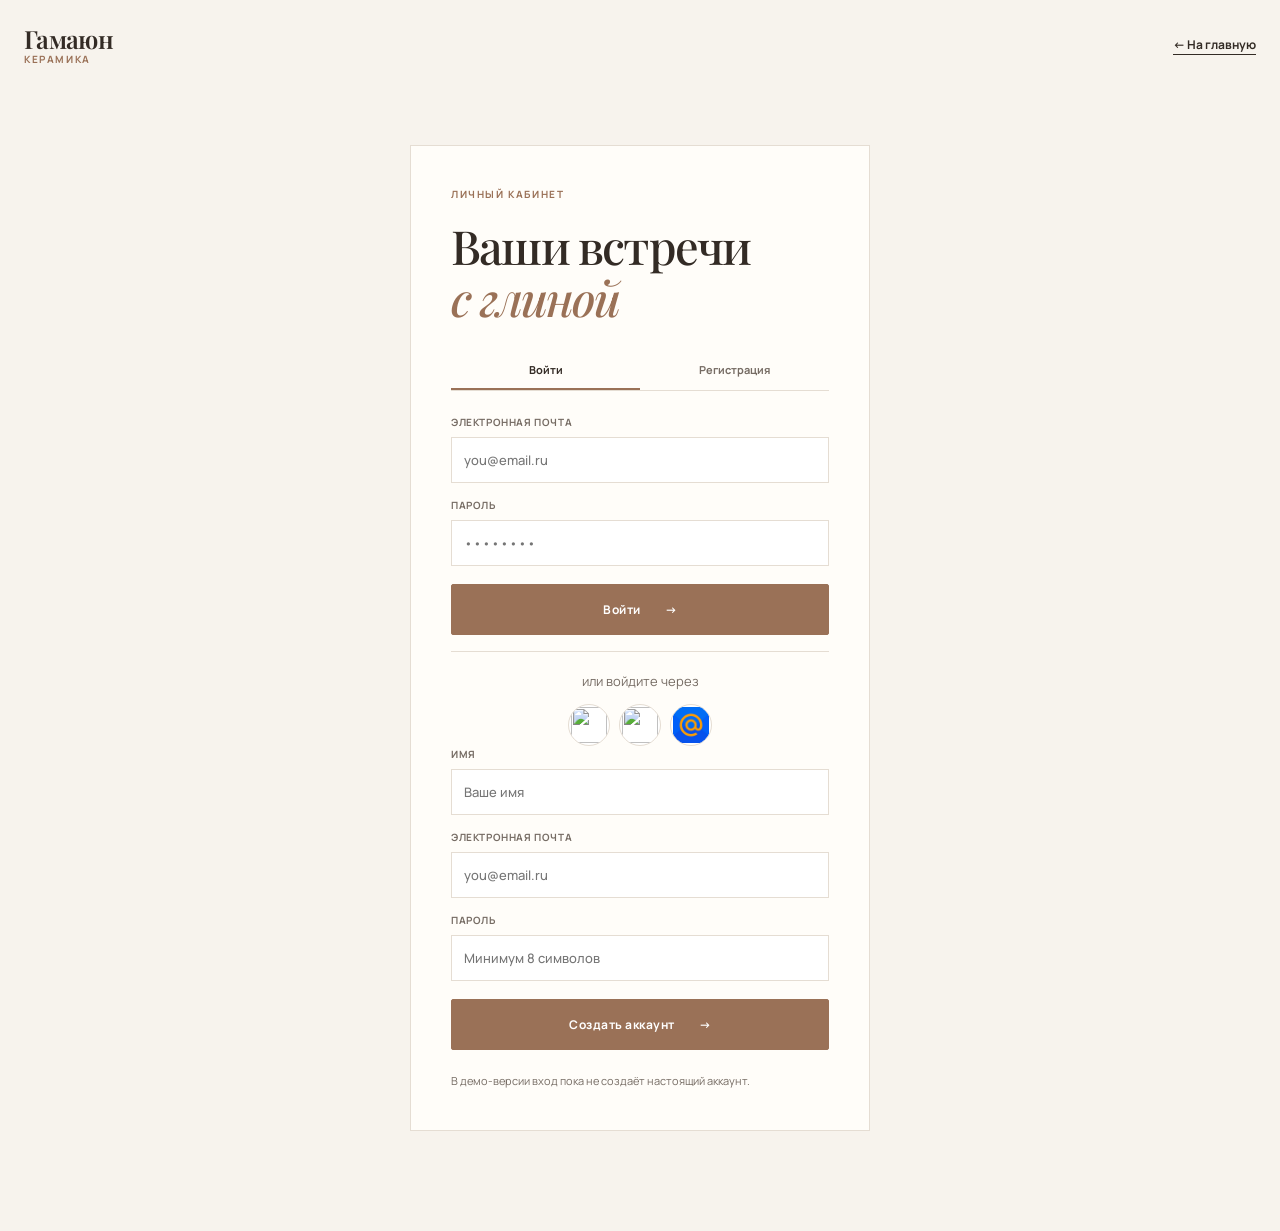
==== account.html @ d23791f8 "Publish current Gamayun Ceramics test site" ====
<!doctype html>
<html lang="ru"><head><meta charset="utf-8"><meta name="viewport" content="width=device-width, initial-scale=1"><title>Аккаунт — Гамаюн Керамика</title><link rel="preconnect" href="https://fonts.googleapis.com"><link rel="preconnect" href="https://fonts.gstatic.com" crossorigin><link href="https://fonts.googleapis.com/css2?family=Manrope:wght@400;500;600;700&family=Playfair+Display:ital,wght@0,500;0,600;1,500&display=swap" rel="stylesheet"><link rel="stylesheet" href="css/style.css?v=20260825-3"></head>
<body class="admin-body"><main class="account-shell"><header class="site-header"><a class="brand" href="index.html">Гамаюн <span>Керамика</span></a><a class="back-link" href="index.html">← На главную</a></header>
<section id="auth-card" class="account-card"><p class="eyebrow">Личный кабинет</p><h1>Ваши встречи<br><em>с глиной</em></h1><div class="account-tabs" role="tablist"><button class="is-active" type="button" data-account-tab="login">Войти</button><button type="button" data-account-tab="register">Регистрация</button></div><form id="login-account" class="account-form"><label>Электронная почта<input type="email" required placeholder="you@email.ru"></label><label>Пароль<input type="password" required placeholder="••••••••"></label><button class="button" type="submit">Войти <span>→</span></button><div class="social-auth"><p>или войдите через</p><div><button class="social-button vk" type="button" data-social="VK" aria-label="Войти через VK"><img src="https://upload.wikimedia.org/wikipedia/commons/thumb/b/bc/VK_logo.svg/3840px-VK_logo.svg.png" alt=""></button><button class="social-button max" type="button" data-social="MAX" aria-label="Войти через MAX"><img src="https://upload.wikimedia.org/wikipedia/commons/7/75/Max_logo_2025.png" alt=""></button><button class="social-button mail" type="button" data-social="Mail" aria-label="Войти через Mail"><img src="images/mail-logo.webp" alt=""></button></div></div></form><form id="register-account" class="account-form" hidden><label>Имя<input type="text" required placeholder="Ваше имя"></label><label>Электронная почта<input type="email" required placeholder="you@email.ru"></label><label>Пароль<input type="password" required placeholder="Минимум 8 символов"></label><button class="button" type="submit">Создать аккаунт <span>→</span></button></form><p id="account-note" class="account-note">В демо-версии вход пока не создаёт настоящий аккаунт.</p></section>
<section id="account-dashboard" class="account-card account-dashboard" hidden><p class="eyebrow">Личный кабинет</p><h1>Здравствуйте,<br><em id="dashboard-name">гость</em></h1><p class="dashboard-email" id="dashboard-email"></p><div class="booking-list"><div class="booking-list-heading"><h2>Мои бронирования</h2><a class="text-link" href="booking.html">Записаться</a></div><div id="my-bookings" class="my-bookings"></div></div><button id="account-logout" class="admin-reset" type="button">Выйти из аккаунта</button></section></main><script src="js/account.js"></script></body></html>
---- css/style.css ----
:root { --paper:#f7f3ed; --card:#fffdf9; --ink:#332b25; --muted:#766c64; --clay:#9a7157; --line:#e5ddd3; --dark:#3b3029; --serif:"Playfair Display", Georgia, serif; --sans:Manrope, Arial, sans-serif; }
* { box-sizing:border-box; } html { scroll-behavior:smooth; } body { margin:0; background:var(--paper); color:var(--ink); font-family:var(--sans); font-size:15px; line-height:1.6; } a { color:inherit; text-decoration:none; } img { display:block; width:100%; height:100%; object-fit:cover; } .site-header { width:min(1320px, calc(100% - 48px)); min-height:90px; margin:auto; display:flex; align-items:center; justify-content:space-between; gap:24px; } .brand { font:600 25px/1 var(--serif); letter-spacing:-.7px; } .brand span { display:block; margin-top:2px; color:var(--clay); font:500 italic 12px/1 var(--sans); letter-spacing:1.7px; text-transform:uppercase; } .site-nav { display:flex; align-items:center; gap:30px; font-size:13px; font-weight:600; } .site-nav > a:not(.button) { transition:color .2s; } .site-nav > a:not(.button):hover,.text-link:hover { color:var(--clay); } .menu-toggle { display:none; border:0; background:transparent; font:600 13px var(--sans); color:var(--ink); } .button { display:inline-flex; align-items:center; justify-content:center; gap:24px; min-height:51px; padding:13px 21px; border:1px solid var(--clay); border-radius:2px; background:var(--clay); color:#fff; font:700 12px var(--sans); letter-spacing:.5px; transition:transform .2s, background .2s; } .button:hover { background:#805942; transform:translateY(-2px); } .button-small { min-height:40px; padding:9px 16px; } .text-link { display:inline-flex; align-items:center; font-weight:700; font-size:12px; letter-spacing:.3px; text-decoration:underline; text-underline-offset:5px; transition:color .2s; } .eyebrow { margin:0 0 18px; color:var(--clay); font-size:10px; font-weight:700; letter-spacing:1.6px; text-transform:uppercase; } h1,h2,h3,p { margin-top:0; } h1,h2,h3 { font-family:var(--serif); font-weight:500; line-height:1.1; letter-spacing:-1.8px; } h1 { font-size:clamp(47px, 6vw, 84px); } h2 { font-size:clamp(35px, 4.2vw, 58px); } h3 { font-size:27px; } em { color:var(--clay); font-weight:500; } .hero { position:relative; display:grid; grid-template-columns:1fr minmax(370px, .95fr); gap:clamp(40px, 8vw, 140px); align-items:center; width:min(1220px, calc(100% - 48px)); min-height:calc(100vh - 90px); margin:auto; padding:55px 0 80px; } .hero-copy { max-width:620px; } .hero h1 { margin-bottom:26px; } .lead { max-width:460px; color:var(--muted); font-size:17px; line-height:1.8; } .hero-actions { display:flex; align-items:center; gap:27px; margin-top:36px; } .availability { display:flex; align-items:center; gap:9px; margin-top:65px; font-size:11px; color:var(--muted); } .availability span { width:8px; height:8px; border-radius:50%; background:#7b9b78; box-shadow:0 0 0 4px #dce7d9; } .hero-image { height:min(67vh, 670px); min-height:490px; } .image-frame { overflow:hidden; background:#ddd2c5; } .hero-image img { transition:transform .7s ease; } .hero-image:hover img { transform:scale(1.025); } .hero-note { position:absolute; right:-15px; bottom:96px; padding:14px 19px; background:var(--card); box-shadow:0 12px 30px #4b382211; font-size:11px; line-height:1.6; } .hero-note strong { font-weight:700; } .section { width:min(1220px, calc(100% - 48px)); margin:0 auto; padding:125px 0; } .section-heading { display:flex; align-items:end; justify-content:space-between; margin-bottom:43px; } .section-heading h2 { max-width:680px; margin-bottom:0; } .direction-grid { display:grid; grid-template-columns:1.25fr 1fr 1fr; gap:16px; } .direction-card { min-height:426px; position:relative; overflow:hidden; display:flex; flex-direction:column; justify-content:end; padding:26px; color:#fff; background:var(--dark); } .direction-card::after { content:""; position:absolute; inset:0; background:linear-gradient(180deg,transparent 30%,#211914a8); } .direction-card > * { position:relative; z-index:1; } .direction-card img { position:absolute; inset:0; z-index:0; transition:transform .5s; } .direction-card:hover img { transform:scale(1.04); } .card-wide { min-height:486px; } .card-label { position:absolute; top:24px; left:26px; font-size:11px; font-weight:700; } .direction-card h3 { margin:0 0 5px; } .direction-card p:not(.eyebrow) { margin-bottom:0; font-size:12px; opacity:.9; } .card-arrow { position:absolute; right:26px; bottom:28px; font-size:25px; transition:transform .2s; } .direction-card:hover .card-arrow { transform:translate(3px,-3px); } .tone-card { background:#b18a71; } .tone-card::after { display:none; } .tone-card .eyebrow { color:#f9ece0; } .tone-card h3 { font-size:34px; } .story-section { display:grid; grid-template-columns:.85fr 1fr; align-items:center; gap:clamp(45px, 10vw, 150px); padding-top:70px; } .story-image { height:560px; } .story-copy { max-width:560px; } .story-copy h2 { margin-bottom:26px; } .story-copy > p:not(.eyebrow) { color:var(--muted); font-size:15px; } dl { display:flex; gap:28px; margin:37px 0 0; padding-top:26px; border-top:1px solid var(--line); } dt { font:500 25px var(--serif); } dd { margin:3px 0 0; color:var(--muted); font-size:10px; } .cta-section { margin-top:50px; padding:115px 24px; text-align:center; background:var(--dark); color:#fff; } .cta-section .eyebrow { color:#d5ad91; } .cta-section h2 { margin-bottom:33px; } .button-light { background:#fff; border-color:#fff; color:var(--dark); } .button-light:hover { background:#f4e8de; } .site-footer { display:grid; grid-template-columns:1.3fr 1fr 1fr; gap:25px; width:min(1220px, calc(100% - 48px)); margin:auto; padding:54px 0 30px; font-size:12px; } .site-footer p { margin-bottom:0; } .site-footer a:not(.brand) { text-decoration:underline; text-underline-offset:3px; } .footer-note { grid-column:1 / -1; padding-top:23px; border-top:1px solid var(--line); color:var(--muted); font-size:10px; }
/* Booking */ .back-link { font-size:12px; font-weight:700; text-decoration:underline; text-underline-offset:5px; } .booking-page,.calendar-page { width:min(1100px, calc(100% - 48px)); margin:auto; padding:70px 0 120px; } .booking-intro { max-width:650px; margin-bottom:55px; } .booking-intro h1,.calendar-intro h1 { margin-bottom:17px; font-size:clamp(45px, 5vw, 68px); } .booking-intro > p:last-child,.calendar-intro > p:last-child { color:var(--muted); font-size:15px; } .service-list { border-top:1px solid var(--line); } .service-row { display:grid; grid-template-columns:55px 1fr 120px 25px; gap:15px; align-items:center; min-height:105px; border-bottom:1px solid var(--line); transition:background .2s, padding .2s; } .service-row:hover { margin:0 -18px; padding:0 18px; background:#f0e9e1; } .service-number,.service-price { color:var(--muted); font-size:11px; } .service-row strong { display:block; font:500 27px var(--serif); letter-spacing:-.7px; } .service-row small { color:var(--muted); font-size:11px; } .service-price { text-align:right; font-weight:700; } .service-arrow { font-size:24px; text-align:right; color:var(--clay); } .booking-note { max-width:580px; margin-top:28px; color:var(--muted); font-size:11px; }
/* Calendar */ .calendar-intro { margin-bottom:40px; } .calendar-layout { display:grid; grid-template-columns:minmax(0,1fr) 292px; align-items:start; gap:22px; } .calendar-shell,.booking-summary { background:var(--card); border:1px solid var(--line); } .calendar-shell { padding:22px; } .booking-summary { position:sticky; top:18px; padding:25px; } .booking-summary h2 { margin:0; font-size:28px; } .summary-price { margin:5px 0 0; color:var(--clay); font-size:13px; font-weight:700; } .booking-summary hr { border:0; border-top:1px solid var(--line); margin:25px 0 18px; } .summary-label { margin:0 0 5px; color:var(--muted); font-size:10px; font-weight:700; letter-spacing:1px; text-transform:uppercase; } .selected-slot { min-height:48px; margin-bottom:16px; font:500 17px/1.4 var(--serif); } .summary-hint { color:var(--muted); font-size:10px; line-height:1.6; } .booking-summary .button { width:100%; margin-top:9px; } .booking-summary .button:disabled { cursor:not-allowed; background:#cdc5bd; border-color:#cdc5bd; transform:none; } .fc { --fc-border-color:var(--line); --fc-button-bg-color:transparent; --fc-button-border-color:var(--line); --fc-button-text-color:var(--ink); --fc-button-hover-bg-color:#f0e9e1; --fc-button-hover-border-color:var(--line); --fc-button-active-bg-color:var(--clay); --fc-button-active-border-color:var(--clay); --fc-today-bg-color:#f8f1e8; font-family:var(--sans); font-size:11px; } .fc .fc-toolbar-title { font:500 23px var(--serif); letter-spacing:-.6px; text-transform:capitalize; } .fc .fc-button { border-radius:2px; box-shadow:none!important; padding:8px 10px; font:700 10px var(--sans); text-transform:capitalize; } .fc .fc-toolbar { gap:12px; flex-wrap:wrap; } .fc .fc-col-header-cell-cushion { padding:10px 3px; color:var(--muted); font-size:9px; font-weight:700; text-decoration:none; text-transform:uppercase; } .fc .fc-timegrid-slot-label-cushion { color:var(--muted); font-size:9px; } .fc-event { padding:3px 5px; border-radius:2px; font-size:9px; } .fc-daygrid-day-number { padding:7px; text-decoration:none; } .slot-dialog { width:min(420px, calc(100% - 32px)); border:0; border-radius:3px; padding:31px; color:var(--ink); background:var(--card); box-shadow:0 20px 70px #30251d66; } .slot-dialog::backdrop { background:#332b2566; } .slot-dialog h2 { margin-bottom:22px; font-size:30px; text-transform:capitalize; } .dialog-close { position:absolute; top:12px; right:16px; border:0; color:var(--ink); background:transparent; font-size:27px; cursor:pointer; } .time-options { display:grid; grid-template-columns:repeat(2,1fr); gap:9px; margin-bottom:23px; } .time-option { padding:13px; border:1px solid var(--line); background:#fff; color:var(--ink); cursor:pointer; font:700 13px var(--sans); transition:background .2s,color .2s; } .time-option:hover { color:#fff; background:var(--clay); border-color:var(--clay); }
@media (max-width:800px) { .site-header { width:min(100% - 32px, 1320px); min-height:76px; } .site-nav { display:none; position:absolute; z-index:4; top:67px; right:16px; flex-direction:column; align-items:stretch; gap:4px; padding:15px; background:var(--card); border:1px solid var(--line); box-shadow:0 12px 25px #332b2514; } .site-nav.is-open { display:flex; } .menu-toggle { display:block; } .hero { grid-template-columns:1fr; width:min(100% - 32px, 600px); min-height:0; padding:55px 0 80px; gap:40px; } .hero-image { grid-row:1; min-height:350px; height:57vh; } .hero h1 { margin-bottom:17px; } .availability { margin-top:38px; } .hero-note { right:0; bottom:95px; } .section { width:min(100% - 32px, 600px); padding:78px 0; } .section-heading { margin-bottom:28px; } .desktop-only { display:none; } .direction-grid { grid-template-columns:1fr; } .direction-card,.card-wide { min-height:330px; } .story-section { grid-template-columns:1fr; gap:36px; padding-top:20px; } .story-image { height:380px; } .cta-section { margin-top:0; padding:83px 20px; } .site-footer { grid-template-columns:1fr 1fr; width:min(100% - 32px, 600px); } .site-footer .brand { grid-column:1/-1; } .booking-page,.calendar-page { width:min(100% - 32px, 600px); padding:48px 0 80px; } .service-row { grid-template-columns:30px 1fr 20px; min-height:94px; gap:8px; } .service-price { display:none; } .service-row strong { font-size:23px; } .service-row:hover { margin:0 -8px; padding:0 8px; } .calendar-layout { grid-template-columns:1fr; } .booking-summary { position:static; order:-1; } .calendar-shell { padding:12px 4px; overflow:auto; } .fc { min-width:570px; } .fc .fc-toolbar-title { font-size:20px; } }
@media (max-width:430px) { .hero-actions { align-items:start; flex-direction:column; gap:19px; } .hero-note { bottom:93px; } dl { gap:14px; } dt { font-size:21px; } .site-footer { grid-template-columns:1fr; } .calendar-shell { margin:0 -16px; } }

/* Eight directions on the home page */
.direction-grid { grid-template-columns:repeat(4, 1fr); }
.direction-card { min-height:365px; padding:24px; }
.direction-card::after { background:linear-gradient(180deg,transparent 25%,#211914b3); }
.direction-card h3 { font-size:25px; }
.direction-card p:not(.eyebrow) { font-size:11px; }
.card-label { top:22px; left:24px; }
.card-arrow { right:24px; bottom:25px; font-size:23px; }
@media (max-width:1000px) { .direction-grid { grid-template-columns:repeat(2, 1fr); } }

.direction-card { min-height:430px; }
.card-content { width:100%; }
.card-meta { display:flex; justify-content:space-between; gap:12px; margin-top:18px; padding-top:14px; border-top:1px solid #ffffff59; font-size:10px; letter-spacing:.35px; }
.card-meta strong { font-size:11px; }
.card-actions { display:grid; grid-template-columns:1fr 1.35fr; gap:7px; margin-top:13px; }
.card-actions a { display:flex; align-items:center; justify-content:center; min-height:37px; border:1px solid #ffffff9c; color:#fff; font-size:10px; font-weight:700; letter-spacing:.1px; transition:background .2s,color .2s; }
.card-actions a:last-child { border-color:#fff; background:#fff; color:var(--ink); }
.card-actions a:hover { background:#fff; color:var(--ink); }
.card-actions a:last-child:hover { background:#ead8ca; border-color:#ead8ca; }
.card-actions span { margin-left:6px; font-size:14px; }
.details-page { width:min(1120px, calc(100% - 48px)); margin:auto; padding:55px 0 120px; }
.details-card { display:grid; grid-template-columns:1fr .92fr; gap:clamp(35px, 7vw, 100px); align-items:center; min-height:590px; padding:clamp(30px, 5vw, 68px); background:var(--card); border:1px solid var(--line); }
.details-card h1 { margin-bottom:22px; }
.details-card .lead { max-width:470px; }
.detail-facts { display:flex; gap:14px; margin:30px 0; }
.detail-facts div { min-width:145px; padding:15px; border:1px solid var(--line); }
.detail-facts span { display:block; margin-bottom:4px; color:var(--muted); font-size:9px; font-weight:700; letter-spacing:1px; text-transform:uppercase; }
.detail-facts strong { font:500 21px var(--serif); }
.detail-copy { max-width:510px; color:var(--muted); font-size:13px; }
.details-photo { min-height:460px; height:100%; }
@media (max-width:800px) { .direction-card { min-height:390px; } .details-page { width:min(100% - 32px, 600px); padding:36px 0 70px; } .details-card { grid-template-columns:1fr; padding:25px; } .details-photo { grid-row:1; min-height:320px; } }

/* Service cards: photo first, information in a clear panel below it */
.direction-card { display:grid; grid-template-rows:225px auto; min-height:0; padding:0; overflow:hidden; color:var(--ink); background:var(--card); border:1px solid var(--line); }
.direction-card::after { display:none; }
.direction-card img { position:static; inset:auto; width:100%; height:225px; grid-row:1; transition:transform .5s; }
.direction-card:hover img { transform:scale(1.035); }
.direction-card .card-label { z-index:2; top:16px; left:16px; padding:5px 8px; color:#fff; background:#332b25a8; }
.direction-card .card-content { grid-row:2; padding:19px; background:var(--card); }
.direction-card h3 { margin:0 0 5px; color:var(--ink); font-size:25px; }
.direction-card p:not(.eyebrow) { min-height:18px; margin:0; color:var(--muted); font-size:11px; opacity:1; }
.direction-card .card-meta { margin-top:15px; padding-top:12px; border-top-color:var(--line); color:var(--muted); }
.direction-card .card-meta strong { color:var(--clay); }
.direction-card .card-actions a { border-color:var(--line); color:var(--ink); }
.direction-card .card-actions a:last-child { border-color:var(--clay); background:var(--clay); color:#fff; }
.direction-card .card-actions a:hover { border-color:var(--clay); background:#f1e5da; color:var(--ink); }
.direction-card .card-actions a:last-child:hover { background:#805942; border-color:#805942; color:#fff; }
@media (max-width:800px) { .direction-card { grid-template-rows:250px auto; } .direction-card img { height:250px; } }

/* Fixed geometry keeps every service card aligned, regardless of title length. */
.direction-grid { grid-template-columns:repeat(4, minmax(0, 1fr)); }
.direction-card .card-content { min-height:186px; }
.direction-card img { object-position:center; }
@media (max-width:1000px) { .direction-grid { grid-template-columns:repeat(2, minmax(0, 1fr)); } }

/* Phone layout: a single, readable column instead of compressed desktop cards. */
@media (max-width:800px) {
  body { overflow-x:hidden; }
  .site-header { position:relative; width:calc(100% - 32px); }
  .section { width:calc(100% - 32px); padding:62px 0; }
  .section-heading { display:block; margin-bottom:25px; }
  .section-heading .eyebrow { margin-bottom:12px; }
  .section-heading h2 { font-size:clamp(35px, 11vw, 46px); }
  .hero { width:calc(100% - 32px); padding:34px 0 58px; gap:28px; }
  .hero h1 { font-size:clamp(45px, 14vw, 61px); letter-spacing:-1.5px; }
  .hero-image { min-height:0; height:auto; aspect-ratio:4 / 5; }
  .hero-note { right:0; bottom:76px; padding:11px 14px; }
  .lead { font-size:15px; line-height:1.7; }
  .hero-actions { margin-top:26px; gap:18px; }
  .availability { margin-top:32px; }

  .direction-grid { grid-template-columns:minmax(0, 1fr); gap:18px; }
  .direction-card { grid-template-rows:250px auto; width:100%; min-width:0; }
  .direction-card img { height:250px; object-fit:cover; }
  .direction-card .card-content { min-height:0; padding:18px; }
  .direction-card h3 { font-size:28px; line-height:1.05; }
  .direction-card .card-meta { margin-top:13px; }
  .direction-card .card-actions { grid-template-columns:1fr 1.25fr; }
  .direction-card .card-actions a { min-height:43px; font-size:11px; }

  .shop-heading h2 { font-size:clamp(35px, 10vw, 45px); }
  .shop-filters { gap:7px; }
  .product-grid { grid-template-columns:repeat(2, minmax(0, 1fr)); gap:25px 12px; }
  .product-image { height:190px; }
  .product-card h3 { font-size:18px; letter-spacing:-.5px; }

  .story-section { padding-top:28px; }
  .story-image { height:auto; min-height:0; aspect-ratio:4 / 5; }
  .process-section > h2 { margin-bottom:28px; }
  .process-photo { max-width:100%; height:220px; }
  .process-grid article:nth-child(3) .process-photo { height:220px; transform:none; }
  .visit-section, .contact-section { padding-top:62px; }
  .cta-section { padding:70px 20px; }
  .site-footer { width:calc(100% - 32px); padding-top:42px; }
}

@media (max-width:390px) {
  .direction-card { grid-template-rows:225px auto; }
  .direction-card img { height:225px; }
  .direction-card h3 { font-size:26px; }
  .direction-card .card-actions a { font-size:10px; }
  .product-image { height:168px; }
}

/* Keep the hand-off from the hero to directions compact on phones. */
@media (max-width:800px) {
  .hero { padding-bottom:8px; }
  .directions { padding-top:14px; }
}

/* On phones the hero must not keep an empty grid row for the desktop photo. */
@media (max-width:800px) {
  .hero { display:flex; flex-direction:column; align-items:stretch; gap:24px; }
  .hero-image { order:-1; grid-row:auto; width:100%; }
  .hero-copy { max-width:none; }
  .hero-note { position:static; align-self:flex-end; margin:-58px 0 0; z-index:1; }
  .directions { margin-top:-92px; }
}

/* Admin booking calendar and clearly visible cancellation status. */
.booking-filter { display:flex; align-items:end; flex-wrap:wrap; gap:12px; margin:24px 0 16px; }
.booking-filter label { display:grid; gap:6px; color:var(--muted); font-size:11px; font-weight:700; }
.booking-filter input { min-height:42px; padding:8px 10px; border:1px solid var(--line); background:var(--card); color:var(--ink); font:600 13px var(--sans); }
.booking-filter button { min-height:42px; padding:8px 14px; border:1px solid var(--line); background:transparent; color:var(--ink); cursor:pointer; font:700 11px var(--sans); }
.booking-filter p { margin:0 0 11px; color:var(--muted); font-size:11px; }
.admin-booking.is-cancelled { background:#fff7f5; }
.admin-booking .booking-status.is-cancelled { color:#b54f45; font-weight:800; }
.admin-booking .booking-status.is-refunded { color:#8e6b5d; }
@media (max-width:600px) { .booking-filter { align-items:stretch; } .booking-filter p { width:100%; margin:0; } }

/* More compact booking choice screen */
.booking-intro { margin-bottom:27px; }
.booking-intro h1 { font-size:clamp(24px, 2.5vw, 34px); letter-spacing:-.8px; }
.booking-intro > p:last-child { margin-bottom:0; font-size:12px; }
.service-row { min-height:78px; }
.service-row strong { font-size:22px; }
.service-row small { font-size:10px; }
@media (max-width:800px) { .booking-intro { margin-bottom:22px; } .booking-intro h1 { font-size:31px; } .service-row { min-height:76px; } }

/* Clear one-hour booking slots */
.time-options { grid-template-columns:repeat(4, 1fr); }
.time-option { min-height:50px; padding:10px 5px; }
.time-option.is-busy,.time-option:disabled { border-color:#ded8d2; background:#e7e2dc; color:#9a928b; cursor:not-allowed; text-decoration:line-through; }
@media (max-width:430px) { .time-options { grid-template-columns:repeat(3, 1fr); } }

/* Inline time cubes: no modal window during booking. */
.inline-time-slots { margin-top:25px; padding:25px 2px 2px; border-top:1px solid var(--line); }
.inline-time-slots h2 { margin-bottom:18px; font-size:28px; text-transform:capitalize; }
.inline-time-slots[hidden] { display:none; }

/* Simple month picker for booking */
.date-picker-head { display:grid; grid-template-columns:44px 1fr 44px; align-items:center; gap:12px; margin-bottom:22px; text-align:center; }
.date-picker-head button { width:42px; height:42px; border:1px solid var(--line); background:#fff; color:var(--ink); cursor:pointer; font-size:20px; }
.date-picker-head button:hover { border-color:var(--clay); color:var(--clay); }
.date-picker-head .eyebrow { margin:0 0 4px; }
.date-picker-head h2 { margin:0; font-size:29px; text-transform:capitalize; }
.weekdays,.date-grid { display:grid; grid-template-columns:repeat(7, 1fr); gap:7px; }
.weekdays { margin-bottom:7px; color:var(--muted); font-size:9px; font-weight:700; letter-spacing:.8px; text-align:center; text-transform:uppercase; }
.calendar-day { aspect-ratio:1; min-height:43px; border:1px solid transparent; background:#f7f3ed; color:var(--ink); cursor:pointer; font:700 12px var(--sans); transition:background .18s,border .18s,color .18s; }
.calendar-day:hover:not(:disabled) { border-color:var(--clay); background:#f1e5da; }
.calendar-day.is-today { border-color:var(--clay); }
.calendar-day.is-selected { border-color:var(--ink); background:var(--ink); color:#fff; }
.calendar-day:disabled,.calendar-day.is-outside { cursor:default; color:#c8c0b8; background:transparent; }
@media (max-width:800px) { .date-picker-head h2 { font-size:24px; } .weekdays,.date-grid { gap:5px; } .calendar-day { min-height:38px; } }

/* Larger, easier-to-read dates */
.calendar-day { min-height:54px; font-size:17px; }
@media (max-width:800px) { .calendar-day { min-height:46px; font-size:16px; } }

/* Account entry point and demo account screen */
.account-link { display:flex; align-items:center; justify-content:center; width:40px; height:40px; border:1px solid var(--line); border-radius:50%; transition:border .2s,color .2s,background .2s; }
.account-link svg { width:18px; height:18px; fill:none; stroke:currentColor; stroke-linecap:round; stroke-linejoin:round; stroke-width:1.55; }
.account-link:hover { border-color:var(--clay); color:#fff; background:var(--clay); }
.account-link.account-name { width:auto; min-width:40px; padding:0 12px; border-radius:20px; font-size:11px; font-weight:700; }
.account-shell { min-height:100vh; }
.account-card { width:min(460px, calc(100% - 32px)); margin:55px auto 100px; padding:40px; background:var(--card); border:1px solid var(--line); }
.account-card h1 { margin-bottom:28px; font-size:47px; }
.account-tabs { display:grid; grid-template-columns:1fr 1fr; margin-bottom:23px; border-bottom:1px solid var(--line); }
.account-tabs button { padding:11px 8px; border:0; border-bottom:2px solid transparent; background:transparent; color:var(--muted); cursor:pointer; font:700 11px var(--sans); }
.account-tabs button.is-active { border-bottom-color:var(--clay); color:var(--ink); }
.account-form { display:grid; gap:14px; }
.account-form label { display:grid; gap:7px; color:var(--muted); font-size:10px; font-weight:700; letter-spacing:.6px; text-transform:uppercase; }
.account-form input { width:100%; min-height:46px; padding:10px 12px; border:1px solid var(--line); outline-color:var(--clay); background:#fff; color:var(--ink); font:500 13px var(--sans); text-transform:none; }
.account-form .button { margin-top:4px; }
.account-note { margin:22px 0 0; color:var(--muted); font-size:11px; }
.account-dashboard { max-width:560px; }
.dashboard-email { margin:-15px 0 30px; color:var(--muted); font-size:13px; }
.booking-list { margin:25px 0 28px; padding-top:24px; border-top:1px solid var(--line); }
.booking-list-heading { display:flex; align-items:center; justify-content:space-between; gap:20px; }
.booking-list h2 { margin:0; font-size:28px; }
.booking-empty { padding:22px 0 3px; color:var(--muted); font-size:12px; }
.booking-empty strong { color:var(--ink); }
.booking-empty p { margin:5px 0 0; }
.account-booking { display:grid; gap:5px; padding:15px 0; border-bottom:1px solid var(--line); font-size:12px; }
.account-booking span { color:var(--muted); }
.account-booking small { color:#55775b; font-weight:700; }
.confirmation-shell { min-height:100vh; }
.confirmation-card { width:min(600px, calc(100% - 32px)); margin:45px auto 100px; padding:42px; border:1px solid var(--line); background:var(--card); }
.confirmation-card h1 { margin-bottom:15px; font-size:50px; }
.confirmation-lead { margin-bottom:28px; color:var(--muted); }
.booking-review { border-top:1px solid var(--line); }
.booking-review > div { display:flex; justify-content:space-between; gap:20px; padding:15px 0; border-bottom:1px solid var(--line); }
.booking-review span { color:var(--muted); font-size:11px; }
.booking-review strong { max-width:65%; text-align:right; font:500 17px/1.35 var(--serif); }
.booking-review .review-total { padding:20px 0; }
.booking-review .review-total strong { color:var(--clay); font-size:23px; }
.contact-details { display:grid; gap:13px; margin-top:32px; padding-top:30px; border-top:1px solid var(--line); }
.contact-details .eyebrow { margin-bottom:0; }
.contact-details h2 { margin:0 0 4px; font-size:28px; }
.contact-details label { display:grid; gap:7px; color:var(--muted); font-size:10px; font-weight:700; letter-spacing:.6px; text-transform:uppercase; }
.contact-details input { width:100%; min-height:46px; padding:10px 12px; border:1px solid var(--line); outline-color:var(--clay); background:#fff; color:var(--ink); font:500 13px var(--sans); text-transform:none; }
.contact-grid { display:grid; grid-template-columns:repeat(2,1fr); gap:13px; }
.payment-box { margin-top:28px; padding:24px; background:#f1e9e1; }
.payment-box .eyebrow { margin-bottom:8px; }
.payment-box h2 { margin:0 0 4px; font-size:28px; }
.payment-box p:not(.eyebrow) { margin:0; color:var(--muted); font-size:12px; }
.payment-box .button { width:100%; margin:20px 0 12px; }
.payment-box .payment-note { text-align:center; font-size:10px; }
@media (max-width:600px) { .confirmation-card { margin-top:22px; padding:27px; } .confirmation-card h1 { font-size:40px; } }
@media (max-width:420px) { .contact-grid { grid-template-columns:1fr; } }
.social-auth { margin-top:2px; padding-top:19px; border-top:1px solid var(--line); text-align:center; }
.social-auth p { margin:0 0 12px; color:var(--muted); font-size:13px; }
.social-auth > div { display:flex; justify-content:center; gap:9px; }
.social-button { display:flex; align-items:center; justify-content:center; width:42px; height:42px; padding:2px; overflow:hidden; border:1px solid var(--line); border-radius:50%; background:#fff; cursor:pointer; transition:transform .2s,box-shadow .2s,border-color .2s; }
.social-button img { display:block; width:100%; height:100%; object-fit:contain; }
.social-button:hover { transform:translateY(-2px); box-shadow:0 7px 15px rgba(51,43,37,.13); }
.social-button.vk:hover { border-color:#2688eb; }
.social-button.max:hover { border-color:#7b55f6; }
.social-button.mail:hover { border-color:#f28a1a; }

.admin-tabs { display:flex; gap:8px; margin:34px 0 5px; border-bottom:1px solid var(--line); }
.admin-tabs button { padding:12px 4px; margin-right:22px; border:0; border-bottom:2px solid transparent; background:transparent; color:var(--muted); cursor:pointer; font:700 12px var(--sans); }
.admin-tabs button.is-active { border-bottom-color:var(--clay); color:var(--ink); }
.client-toolbar { display:flex; align-items:center; justify-content:space-between; gap:20px; margin:27px 0 13px; }
.client-toolbar p { margin:0; color:var(--muted); font-size:12px; }
.client-list { border:1px solid var(--line); background:var(--card); }
.client-row { display:flex; justify-content:space-between; gap:20px; align-items:center; padding:20px; border-bottom:1px solid var(--line); }
.client-row:last-child { border-bottom:0; }
.client-row h2, .client-empty h2 { margin:0 0 5px; font:500 22px/1.1 var(--serif); }
.client-row p, .client-row small, .client-empty p { margin:0; color:var(--muted); font-size:12px; }
.client-row small { display:block; margin-top:6px; }
.client-status { display:grid; justify-items:end; gap:10px; text-align:right; }
.client-status span { color:#9a7157; font-size:11px; font-weight:700; }
.client-status span.is-confirmed { color:#55775b; }
.confirm-email { padding:9px 12px; border:1px solid var(--clay); background:var(--clay); color:#fff; cursor:pointer; font:700 11px var(--sans); }
.client-empty { padding:35px 20px; text-align:center; }
.booking-admin-list { border:1px solid var(--line); background:var(--card); }
.admin-booking { display:grid; grid-template-columns:1fr auto; align-items:center; gap:15px 25px; padding:22px; border-bottom:1px solid var(--line); }
.admin-booking:last-child { border-bottom:0; }
.admin-booking .eyebrow { margin-bottom:5px; color:#55775b; }
.admin-booking h2 { margin:0 0 5px; font-size:25px; }
.admin-booking-date { margin:0; color:var(--muted); font-size:12px; }
.admin-booking-contact { display:grid; justify-items:end; gap:3px; text-align:right; font-size:12px; }
.admin-booking-contact a { color:var(--muted); text-decoration:underline; text-underline-offset:3px; }
.booking-reminder { display:block; margin-top:8px; color:#55775b; font-size:11px; font-weight:700; }
.booking-actions { grid-column:1 / -1; display:flex; flex-wrap:wrap; gap:7px; padding-top:3px; }
.booking-actions button { padding:8px 10px; border:1px solid var(--line); background:#fff; color:var(--ink); cursor:pointer; font:700 10px var(--sans); }
.booking-actions button:first-child { border-color:var(--clay); background:var(--clay); color:#fff; }
.booking-actions button:nth-child(2), .booking-actions button:nth-child(3) { color:#9c544d; }
@media (max-width:600px) { .admin-booking { grid-template-columns:1fr; align-items:flex-start; } .admin-booking-contact { justify-items:start; text-align:left; } }
.brand span { margin-top:3px; font-family:Manrope, Arial, sans-serif; font-size:10px; font-weight:700; font-style:normal!important; line-height:1; letter-spacing:1.6px; transform:skewX(0deg); }
.hero-copy > .eyebrow { transform:translateY(-9px); }
.process-section { padding-top:60px; }
.process-section > h2 { max-width:590px; margin-bottom:43px; }
.process-grid { display:grid; grid-template-columns:repeat(3,1fr); border-top:1px solid var(--line); }
.process-grid article { min-height:240px; padding:24px 28px 24px 0; border-right:1px solid var(--line); }
.process-grid article:not(:first-child) { padding-left:28px; }
.process-grid article:last-child { border-right:0; }
.process-grid span { color:var(--clay); font-size:11px; font-weight:700; }
.process-engraving { display:block; width:190px; height:105px; margin:16px 0 15px; overflow:visible; fill:none; stroke:#b28a70; stroke-width:1.35; stroke-linecap:round; stroke-linejoin:round; opacity:.9; }
.process-photo { width:100%; height:245px; margin:16px 0 19px; padding:8px; background:#eee4d7; object-fit:contain; filter:saturate(.78) sepia(.08); }
.process-grid article:nth-child(-n+2) .process-photo { background:transparent; }
.process-grid article:nth-child(3) .process-photo { padding:0; background:transparent; object-fit:cover; object-position:center 50%; transform:scale(1.12); clip-path:inset(0); }
.process-grid h3 { margin:0 0 12px; font-size:25px; }
.process-grid p,.visit-copy,.contact-section > div > p { color:var(--muted); font-size:13px; }
.visit-section,.contact-section { display:grid; grid-template-columns:.8fr 1fr; gap:clamp(45px,10vw,150px); align-items:start; }
.visit-section h2,.contact-section h2 { margin-bottom:22px; }
.visit-copy { max-width:390px; margin-bottom:27px; }
.faq-list { border-top:1px solid var(--line); }
.faq-list details { padding:20px 0; border-bottom:1px solid var(--line); }
.faq-list summary { list-style:none; cursor:pointer; font:500 23px/1.25 var(--serif); }
.faq-list summary::-webkit-details-marker { display:none; }
.faq-list summary::after { content:'+'; float:right; color:var(--clay); font:400 25px var(--sans); }
.faq-list details[open] summary::after { content:'−'; }
.faq-list p { max-width:520px; margin:13px 35px 0 0; color:var(--muted); font-size:12px; }
.contact-section { padding-top:30px; padding-bottom:95px; }
.contact-section .button { margin-top:16px; }
.contact-card { display:grid; gap:14px; padding:35px; background:var(--dark); color:#fff; }
.contact-card > span { color:#d5ad91; font-size:10px; font-weight:700; letter-spacing:1.5px; text-transform:uppercase; }
.contact-card strong { max-width:330px; font:500 31px/1.15 var(--serif); }
.contact-card p { margin:0; color:#ddd0c5; font-size:12px; }
.contact-card div { display:flex; gap:16px; margin-top:10px; }
.contact-card a { color:#fff; font-size:11px; font-weight:700; text-decoration:underline; text-underline-offset:4px; }
@media (max-width:800px) { .process-grid,.visit-section,.contact-section { grid-template-columns:1fr; } .process-grid article,.process-grid article:not(:first-child) { min-height:0; padding:22px 0; border-right:0; border-bottom:1px solid var(--line); } .process-grid article:last-child { border-bottom:0; } .process-engraving { width:155px; height:86px; margin:10px 0; } .process-grid h3 { margin:8px 0; } .visit-section,.contact-section { gap:38px; } }
@media (max-width:800px) { .process-photo { width:min(340px,100%); height:250px; margin:12px 0; } }
.cart-link { font-size:11px; font-weight:700; }
.cart-link span { display:inline-grid; min-width:18px; height:18px; place-items:center; margin-left:4px; border-radius:50%; background:var(--clay); color:#fff; font-size:9px; }
.add-to-cart { margin-top:11px; padding:8px 11px; border:1px solid var(--line); background:#fff; color:var(--ink); cursor:pointer; font:700 10px var(--sans); }
.add-to-cart:hover { border-color:var(--clay); color:var(--clay); }
.cart-page { width:min(860px,calc(100% - 48px)); margin:0 auto; padding:65px 0 100px; }
.cart-page h1 { margin-bottom:35px; }
.cart-list { border-top:1px solid var(--line); }
.cart-item { display:grid; grid-template-columns:100px 1fr auto; gap:20px; align-items:center; padding:16px 0; border-bottom:1px solid var(--line); }
.cart-item img { height:100px; }
.cart-item h2,.cart-empty h2 { margin:0 0 5px; font-size:26px; }
.cart-item p,.cart-empty p,.cart-total p { margin:0; color:var(--muted); font-size:12px; }
.cart-item button { border:0; background:transparent; color:var(--muted); cursor:pointer; text-decoration:underline; font:600 11px var(--sans); }
.cart-total { display:grid; grid-template-columns:1fr auto; gap:12px; align-items:center; margin-top:25px; padding:24px; background:var(--card); border:1px solid var(--line); }
.cart-total strong { color:var(--clay); font:500 27px var(--serif); }
.cart-total .button,.cart-total p { grid-column:1/-1; }
.cart-empty { padding:45px 0; text-align:center; }
.cart-empty .button { margin-top:15px; }
@media (min-width:801px) { .hero { min-height:min(760px, calc(100vh - 130px)); padding-bottom:40px; } .directions { padding-top:78px; } }
@media (max-width:600px) { .client-toolbar, .client-row { align-items:flex-start; flex-direction:column; } .client-status { justify-items:start; text-align:left; } }
@media (max-width:800px) { .account-card { margin-top:25px; padding:27px; } .account-card h1 { font-size:39px; } }

/* Prevent portrait source photos from narrowing their card image area. */
.direction-card > img { inline-size:100% !important; max-inline-size:none; }

/* Demo admin */
.admin-body { min-height:100vh; }
.admin-shell { width:min(1100px, calc(100% - 48px)); margin:auto; padding:55px 0 100px; }
.admin-login { width:min(440px, 100%); margin:9vh auto; padding:42px; background:var(--card); border:1px solid var(--line); }
.admin-login .brand { display:inline-block; margin-bottom:60px; }
.admin-login h1 { margin-bottom:30px; font-size:48px; }
.admin-login form { display:grid; gap:16px; }
.admin-login label,.image-setting label { display:grid; gap:7px; color:var(--muted); font-size:10px; font-weight:700; letter-spacing:.6px; text-transform:uppercase; }
.admin-login input,.image-setting input[type="url"] { width:100%; min-height:46px; padding:10px 12px; border:1px solid var(--line); outline-color:var(--clay); background:#fff; color:var(--ink); font:500 13px var(--sans); text-transform:none; }
.admin-login .button { margin-top:5px; }
.admin-error { min-height:18px; margin:0; color:#a94b3b; font-size:11px; }
.admin-help { margin:26px 0 0; color:var(--muted); font-size:11px; }
.admin-panel[hidden],.admin-login[hidden] { display:none; }
.admin-header { display:flex; justify-content:space-between; align-items:center; padding-bottom:28px; border-bottom:1px solid var(--line); }
.admin-header > div { display:flex; align-items:center; gap:20px; }
.admin-logout,.admin-reset { border:0; background:transparent; color:var(--muted); cursor:pointer; font:700 11px var(--sans); text-decoration:underline; text-underline-offset:4px; }
.admin-title { max-width:600px; margin:65px 0 36px; }
.admin-title h1 { margin-bottom:13px; font-size:54px; }
.admin-title > p:last-child { color:var(--muted); font-size:13px; }
.image-settings { display:grid; grid-template-columns:repeat(2, minmax(0,1fr)); gap:16px; }
.image-setting { display:grid; grid-template-columns:130px 1fr; gap:16px; padding:15px; border:1px solid var(--line); background:var(--card); }
.admin-preview { height:130px; overflow:hidden; background:#e3d8cc; }
.admin-preview img { width:100%; height:100%; object-fit:cover; }
.image-setting h2 { margin:0 0 12px; font-size:22px; }
.image-setting > div:last-child { display:grid; align-content:start; gap:11px; }
.file-field { width:max-content; padding:10px 12px; border:1px solid var(--line); color:var(--ink)!important; cursor:pointer; }
.file-field input { position:absolute; width:1px; height:1px; opacity:0; }
.admin-actions { display:flex; align-items:center; flex-wrap:wrap; gap:22px; margin-top:32px; }
.admin-actions p { margin:0; color:#6c8768; font-size:11px; }
@media (max-width:700px) { .admin-shell { width:min(100% - 32px, 600px); padding-top:25px; } .admin-login { margin:25px auto; padding:28px; } .admin-title { margin:44px 0 28px; } .admin-title h1 { font-size:43px; } .image-settings { grid-template-columns:1fr; } .admin-header > div { gap:12px; } }

/* Shop */
.shop-section { padding-top:45px; }
.shop-heading { align-items:end; }
.shop-intro { max-width:320px; margin:0 0 5px; color:var(--muted); font-size:12px; }
.shop-filters { display:flex; flex-wrap:wrap; gap:8px; margin-bottom:28px; }
.shop-filters button { min-height:35px; padding:8px 14px; border:1px solid var(--line); background:transparent; color:var(--ink); cursor:pointer; font:700 10px var(--sans); transition:background .2s,color .2s,border .2s; }
.shop-filters button:hover,.shop-filters button.is-active { border-color:var(--clay); background:var(--clay); color:#fff; }
.product-grid { display:grid; grid-template-columns:repeat(4, minmax(0,1fr)); gap:24px 16px; }
.product-card { min-width:0; }
.product-card.is-hidden { display:none; }
.product-image { position:relative; height:285px; overflow:hidden; background:#e7dfd6; }
.product-image img { transition:transform .45s; }
.product-card:hover img { transform:scale(1.035); }
.product-card h3 { margin:13px 0 3px; font-size:21px; letter-spacing:-.8px; }
.product-card p { margin:0; color:var(--clay); font-size:12px; font-weight:700; }
.product-card s { color:var(--muted); font-weight:500; }
.sale-badge { position:absolute; z-index:1; top:12px; left:12px; padding:5px 8px; color:#fff; background:var(--clay); font-size:10px; font-weight:700; }
.shop-note { margin:30px 0 0; color:var(--muted); font-size:10px; }
.load-more { display:flex; align-items:center; justify-content:center; gap:10px; min-width:190px; min-height:48px; margin:34px auto 0; border:1px solid var(--clay); background:transparent; color:var(--clay); cursor:pointer; font:700 11px var(--sans); transition:background .2s,color .2s; }
.load-more:hover { background:var(--clay); color:#fff; }
.load-more[hidden] { display:none; }
@media (max-width:1000px) { .product-grid { grid-template-columns:repeat(2,minmax(0,1fr)); } }
@media (max-width:800px) { .shop-section { padding-top:15px; } .shop-heading { display:block; } .shop-intro { margin-top:16px; } .product-grid { gap:22px 12px; } .product-image { height:220px; } .product-card h3 { font-size:19px; } }

/* More room for the image: compact service cards without teaser copy */
.direction-card { grid-template-rows:275px auto; }
.direction-card img { height:275px; }
.direction-card .card-content > p { display:none; }
.direction-card .card-meta { margin-top:13px; }
@media (max-width:800px) { .direction-card { grid-template-rows:295px auto; } .direction-card img { height:295px; } }

/* Final grid lock: long headings cannot change a card's width or height. */
.direction-grid { grid-template-columns:repeat(4, minmax(0, 1fr)); }
.direction-card .card-content { min-height:186px; }
@media (max-width:1000px) { .direction-grid { grid-template-columns:repeat(2, minmax(0, 1fr)); } }

/* Final mobile override — must stay after the desktop grid locks above. */
@media (max-width:800px) {
  body { overflow-x:hidden; }
  .site-header { position:relative; width:calc(100% - 32px); }
  .section { width:calc(100% - 32px); padding:62px 0; }
  .section-heading { display:block; margin-bottom:25px; }
  .section-heading .eyebrow { margin-bottom:12px; }
  .section-heading h2 { font-size:clamp(35px, 11vw, 46px); }
  .hero { width:calc(100% - 32px); padding:34px 0 58px; gap:28px; }
  .hero h1 { font-size:clamp(45px, 14vw, 61px); letter-spacing:-1.5px; }
  .hero-image { min-height:0; height:auto; aspect-ratio:4 / 5; }
  .hero-note { right:0; bottom:76px; padding:11px 14px; }
  .lead { font-size:15px; line-height:1.7; }
  .hero-actions { margin-top:26px; gap:18px; }
  .availability { margin-top:32px; }
  .direction-grid { grid-template-columns:minmax(0, 1fr); gap:18px; }
  .direction-card { grid-template-rows:250px auto; width:100%; min-width:0; }
  .direction-card img { height:250px; object-fit:cover; }
  .direction-card .card-content { min-height:0; padding:18px; }
  .direction-card h3 { font-size:28px; line-height:1.05; }
  .direction-card .card-meta { margin-top:13px; }
  .direction-card .card-actions { grid-template-columns:1fr 1.25fr; }
  .direction-card .card-actions a { min-height:43px; font-size:11px; }
  .shop-heading h2 { font-size:clamp(35px, 10vw, 45px); }
  .shop-filters { gap:7px; }
  .product-grid { grid-template-columns:repeat(2, minmax(0, 1fr)); gap:25px 12px; }
  .product-image { height:190px; }
  .product-card h3 { font-size:18px; letter-spacing:-.5px; }
  .story-section { padding-top:28px; }
  .story-image { height:auto; min-height:0; aspect-ratio:4 / 5; }
  .process-section > h2 { margin-bottom:28px; }
  .process-photo { max-width:100%; height:220px; }
  .process-grid article:nth-child(3) .process-photo { height:220px; transform:none; }
  .visit-section, .contact-section { padding-top:62px; }
  .cta-section { padding:70px 20px; }
  .site-footer { width:calc(100% - 32px); padding-top:42px; }
}
@media (max-width:390px) {
  .direction-card { grid-template-rows:225px auto; }
  .direction-card img { height:225px; }
  .direction-card h3 { font-size:26px; }
  .direction-card .card-actions a { font-size:10px; }
  .product-image { height:168px; }
}
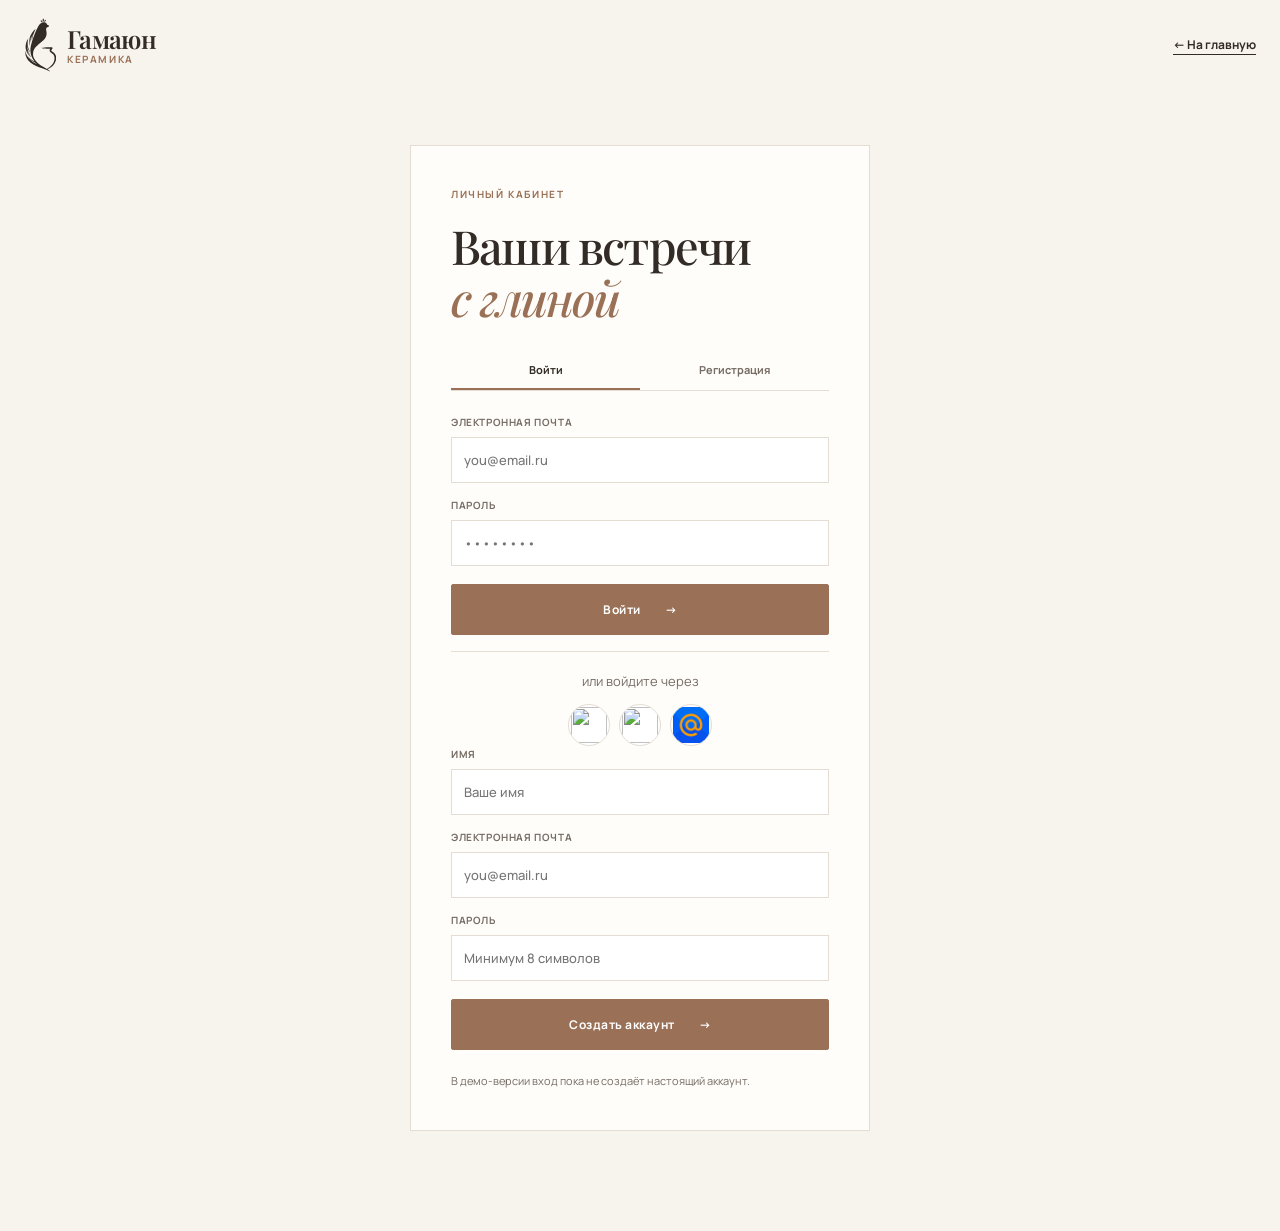
==== commit 369635f5: "Publish current studio website and workshop photos" ====
--- a/account.html
+++ b/account.html
@@ -1,5 +1,5 @@
 <!doctype html>
-<html lang="ru"><head><meta charset="utf-8"><meta name="viewport" content="width=device-width, initial-scale=1"><title>Аккаунт — Гамаюн Керамика</title><link rel="preconnect" href="https://fonts.googleapis.com"><link rel="preconnect" href="https://fonts.gstatic.com" crossorigin><link href="https://fonts.googleapis.com/css2?family=Manrope:wght@400;500;600;700&family=Playfair+Display:ital,wght@0,500;0,600;1,500&display=swap" rel="stylesheet"><link rel="stylesheet" href="css/style.css?v=20260825-3"></head>
+<html lang="ru"><head><meta charset="utf-8"><meta name="viewport" content="width=device-width, initial-scale=1"><title>Аккаунт — Гамаюн Керамика</title><link rel="preconnect" href="https://fonts.googleapis.com"><link rel="preconnect" href="https://fonts.gstatic.com" crossorigin><link href="https://fonts.googleapis.com/css2?family=Manrope:wght@400;500;600;700&family=Playfair+Display:ital,wght@0,500;0,600;1,500&display=swap" rel="stylesheet"><link rel="stylesheet" href="css/style.css?v=20260919-publish"></head>
 <body class="admin-body"><main class="account-shell"><header class="site-header"><a class="brand" href="index.html">Гамаюн <span>Керамика</span></a><a class="back-link" href="index.html">← На главную</a></header>
 <section id="auth-card" class="account-card"><p class="eyebrow">Личный кабинет</p><h1>Ваши встречи<br><em>с глиной</em></h1><div class="account-tabs" role="tablist"><button class="is-active" type="button" data-account-tab="login">Войти</button><button type="button" data-account-tab="register">Регистрация</button></div><form id="login-account" class="account-form"><label>Электронная почта<input type="email" required placeholder="you@email.ru"></label><label>Пароль<input type="password" required placeholder="••••••••"></label><button class="button" type="submit">Войти <span>→</span></button><div class="social-auth"><p>или войдите через</p><div><button class="social-button vk" type="button" data-social="VK" aria-label="Войти через VK"><img src="https://upload.wikimedia.org/wikipedia/commons/thumb/b/bc/VK_logo.svg/3840px-VK_logo.svg.png" alt=""></button><button class="social-button max" type="button" data-social="MAX" aria-label="Войти через MAX"><img src="https://upload.wikimedia.org/wikipedia/commons/7/75/Max_logo_2025.png" alt=""></button><button class="social-button mail" type="button" data-social="Mail" aria-label="Войти через Mail"><img src="images/mail-logo.webp" alt=""></button></div></div></form><form id="register-account" class="account-form" hidden><label>Имя<input type="text" required placeholder="Ваше имя"></label><label>Электронная почта<input type="email" required placeholder="you@email.ru"></label><label>Пароль<input type="password" required placeholder="Минимум 8 символов"></label><button class="button" type="submit">Создать аккаунт <span>→</span></button></form><p id="account-note" class="account-note">В демо-версии вход пока не создаёт настоящий аккаунт.</p></section>
-<section id="account-dashboard" class="account-card account-dashboard" hidden><p class="eyebrow">Личный кабинет</p><h1>Здравствуйте,<br><em id="dashboard-name">гость</em></h1><p class="dashboard-email" id="dashboard-email"></p><div class="booking-list"><div class="booking-list-heading"><h2>Мои бронирования</h2><a class="text-link" href="booking.html">Записаться</a></div><div id="my-bookings" class="my-bookings"></div></div><button id="account-logout" class="admin-reset" type="button">Выйти из аккаунта</button></section></main><script src="js/account.js"></script></body></html>
+<section id="account-dashboard" class="account-card account-dashboard" hidden><p class="eyebrow">Личный кабинет</p><h1>Здравствуйте,<br><em id="dashboard-name">гость</em></h1><p class="dashboard-email" id="dashboard-email"></p><div class="booking-list"><div class="booking-list-heading"><h2>Мои бронирования</h2><a class="text-link" href="booking.html">Записаться</a></div><div id="my-bookings" class="my-bookings"></div></div><button id="account-logout" class="admin-reset" type="button">Выйти из аккаунта</button></section></main><script src="js/account.js?v=20260919-publish"></script></body></html>
--- a/css/style.css
+++ b/css/style.css
@@ -19,6 +19,8 @@
 .card-content { width:100%; }
 .card-meta { display:flex; justify-content:space-between; gap:12px; margin-top:18px; padding-top:14px; border-top:1px solid #ffffff59; font-size:10px; letter-spacing:.35px; }
 .card-meta strong { font-size:11px; }
+.card-meta.card-meta-price-only { justify-content:flex-end; }
+.card-meta .card-price-options { text-align:right; line-height:1.8; }
 .card-actions { display:grid; grid-template-columns:1fr 1.35fr; gap:7px; margin-top:13px; }
 .card-actions a { display:flex; align-items:center; justify-content:center; min-height:37px; border:1px solid #ffffff9c; color:#fff; font-size:10px; font-weight:700; letter-spacing:.1px; transition:background .2s,color .2s; }
 .card-actions a:last-child { border-color:#fff; background:#fff; color:var(--ink); }
@@ -34,6 +36,7 @@
 .detail-facts span { display:block; margin-bottom:4px; color:var(--muted); font-size:9px; font-weight:700; letter-spacing:1px; text-transform:uppercase; }
 .detail-facts strong { font:500 21px var(--serif); }
 .detail-copy { max-width:510px; color:var(--muted); font-size:13px; }
+.details-card .lead p { margin-bottom:16px; }
 .details-photo { min-height:460px; height:100%; }
 @media (max-width:800px) { .direction-card { min-height:390px; } .details-page { width:min(100% - 32px, 600px); padding:36px 0 70px; } .details-card { grid-template-columns:1fr; padding:25px; } .details-photo { grid-row:1; min-height:320px; } }
 
@@ -107,6 +110,52 @@
   .direction-card h3 { font-size:26px; }
   .direction-card .card-actions a { font-size:10px; }
   .product-image { height:168px; }
+}
+
+/* Contacts */
+.contact-section { display:grid; grid-template-columns:minmax(0,.82fr) minmax(0,1.18fr); gap:clamp(42px,8vw,120px); align-items:center; width:min(1220px, calc(100% - 48px)); margin:0 auto; padding:110px 0; }
+.contact-copy h2 { margin-bottom:27px; }
+.contact-address { margin:0 0 18px; color:var(--muted); font-size:17px; line-height:1.7; }
+.map-link { margin-bottom:34px; }
+.social-links { display:flex; flex-wrap:wrap; gap:9px; }
+.social-links a { display:inline-flex; align-items:center; gap:8px; min-height:40px; padding:8px 13px 8px 9px; border:1px solid var(--line); border-radius:22px; background:var(--card); color:var(--ink); font-size:10px; font-weight:700; transition:transform .2s,border .2s,color .2s; }
+.social-links a:hover { border-color:var(--clay); color:var(--clay); transform:translateY(-2px); }
+.social-links span { display:grid; width:22px; height:22px; place-items:center; border-radius:50%; background:var(--clay); color:#fff; font-size:10px; font-weight:800; }
+.social-links a:nth-child(2) span { font-size:8px; letter-spacing:-.7px; }
+.social-links b { font-weight:700; }
+.contact-map { position:relative; min-height:430px; overflow:hidden; background:#e8e1d8; }
+.contact-map iframe { display:block; width:100%; height:430px; border:0; filter:saturate(.55) sepia(.08) contrast(.94); }
+.map-caption { position:absolute; right:18px; bottom:18px; display:grid; gap:2px; min-width:205px; padding:16px 18px; background:var(--card); box-shadow:0 12px 28px #332b2522; font-size:11px; }
+.map-caption strong { font-weight:800; }
+.map-caption span { color:var(--muted); }
+@media (max-width:800px) { .contact-section { grid-template-columns:1fr; gap:35px; width:calc(100% - 32px); padding:70px 0; } .contact-map,.contact-map iframe { min-height:330px; height:330px; } .map-caption { right:12px; bottom:12px; } .social-links a { padding-right:11px; } .social-links b { display:none; } }
+
+/* Mobile navigation */
+@media (max-width:800px) {
+  .menu-toggle {
+    display:grid;
+    width:43px;
+    height:43px;
+    place-content:center;
+    gap:5px;
+    padding:0;
+    border:1px solid var(--line);
+    border-radius:50%;
+    background:var(--card);
+    cursor:pointer;
+  }
+  .menu-toggle span { display:block; width:17px; height:1.5px; background:var(--ink); transition:transform .2s, opacity .2s; }
+  .menu-toggle[aria-expanded="true"] span:nth-child(1) { transform:translateY(6.5px) rotate(45deg); }
+  .menu-toggle[aria-expanded="true"] span:nth-child(2) { opacity:0; }
+  .menu-toggle[aria-expanded="true"] span:nth-child(3) { transform:translateY(-6.5px) rotate(-45deg); }
+  .site-nav { top:68px; right:0; width:min(292px, calc(100vw - 32px)); gap:0; padding:10px 15px 15px; border-radius:2px; box-shadow:0 18px 45px #332b2522; }
+  .site-nav > a:not(.account-link) { min-height:48px; display:flex; align-items:center; border-bottom:1px solid var(--line); font-size:13px; }
+  .site-nav > .button { margin:14px 0 7px; border-bottom:0; }
+  .site-nav .cart-link { justify-content:space-between; }
+  .site-nav .account-link { width:100%; min-height:45px; justify-content:flex-start; gap:10px; padding:0; border:0; border-radius:0; color:var(--ink); font-size:12px; font-weight:700; }
+  .site-nav .account-link::after { content:'Войти или зарегистрироваться'; }
+  .site-nav .account-link.account-name::after { content:''; }
+  .site-nav .account-link.account-name { width:auto; min-width:0; padding:0; }
 }
 
 /* Keep the hand-off from the hero to directions compact on phones. */
@@ -266,6 +315,9 @@
 .booking-actions button:nth-child(2), .booking-actions button:nth-child(3) { color:#9c544d; }
 @media (max-width:600px) { .admin-booking { grid-template-columns:1fr; align-items:flex-start; } .admin-booking-contact { justify-items:start; text-align:left; } }
 .brand span { margin-top:3px; font-family:Manrope, Arial, sans-serif; font-size:10px; font-weight:700; font-style:normal!important; line-height:1; letter-spacing:1.6px; transform:skewX(0deg); }
+.brand { position:relative; padding-left:43px; min-height:54px; display:inline-flex; flex-direction:column; justify-content:center; flex-shrink:0; }
+.brand::before { content:""; position:absolute; left:0; top:50%; transform:translateY(-50%); width:32px; height:54px; background:url('../images/gamayun-mark.svg') center / contain no-repeat; }
+@media (max-width:480px) { .brand { padding-left:36px; min-height:46px; } .brand::before { width:27px; height:46px; } }
 .hero-copy > .eyebrow { transform:translateY(-9px); }
 .process-section { padding-top:60px; }
 .process-section > h2 { max-width:590px; margin-bottom:43px; }
@@ -290,7 +342,8 @@
 .faq-list summary::after { content:'+'; float:right; color:var(--clay); font:400 25px var(--sans); }
 .faq-list details[open] summary::after { content:'−'; }
 .faq-list p { max-width:520px; margin:13px 35px 0 0; color:var(--muted); font-size:12px; }
-.contact-section { padding-top:30px; padding-bottom:95px; }
+.contact-section { padding-top:30px; padding-bottom:48px; }
+#contacts + .site-footer { padding-top:27px; }
 .contact-section .button { margin-top:16px; }
 .contact-card { display:grid; gap:14px; padding:35px; background:var(--dark); color:#fff; }
 .contact-card > span { color:#d5ad91; font-size:10px; font-weight:700; letter-spacing:1.5px; text-transform:uppercase; }
@@ -318,6 +371,14 @@
 .cart-empty { padding:45px 0; text-align:center; }
 .cart-empty .button { margin-top:15px; }
 @media (min-width:801px) { .hero { min-height:min(760px, calc(100vh - 130px)); padding-bottom:40px; } .directions { padding-top:78px; } }
+/* Give the landscape photo more width and bring it closer to the copy. */
+.hero .hero-image { height:auto; min-height:0; aspect-ratio:1280 / 853; }
+.hero .hero-image img { object-fit:contain; }
+.hero .hero-image:hover img { transform:none; }
+@media (min-width:801px) {
+  .hero { width:min(1320px, calc(100% - 48px)); grid-template-columns:minmax(0, 1fr) minmax(0, 1.2fr); gap:clamp(28px, 3vw, 48px); }
+  .hero-copy { min-width:0; }
+}
 @media (max-width:600px) { .client-toolbar, .client-row { align-items:flex-start; flex-direction:column; } .client-status { justify-items:start; text-align:left; } }
 @media (max-width:800px) { .account-card { margin-top:25px; padding:27px; } .account-card h1 { font-size:39px; } }
 
@@ -379,6 +440,10 @@
 @media (max-width:1000px) { .product-grid { grid-template-columns:repeat(2,minmax(0,1fr)); } }
 @media (max-width:800px) { .shop-section { padding-top:15px; } .shop-heading { display:block; } .shop-intro { margin-top:16px; } .product-grid { gap:22px 12px; } .product-image { height:220px; } .product-card h3 { font-size:19px; } }
 
+/* Studio photos retain their complete square composition on every screen. */
+.direction-card:has(> img[data-studio-photo]) { grid-template-rows:auto auto !important; }
+.direction-card > img[data-studio-photo] { height:auto !important; aspect-ratio:1; object-fit:contain; }
+.direction-card:hover > img[data-studio-photo] { transform:none; }
 /* More room for the image: compact service cards without teaser copy */
 .direction-card { grid-template-rows:275px auto; }
 .direction-card img { height:275px; }
